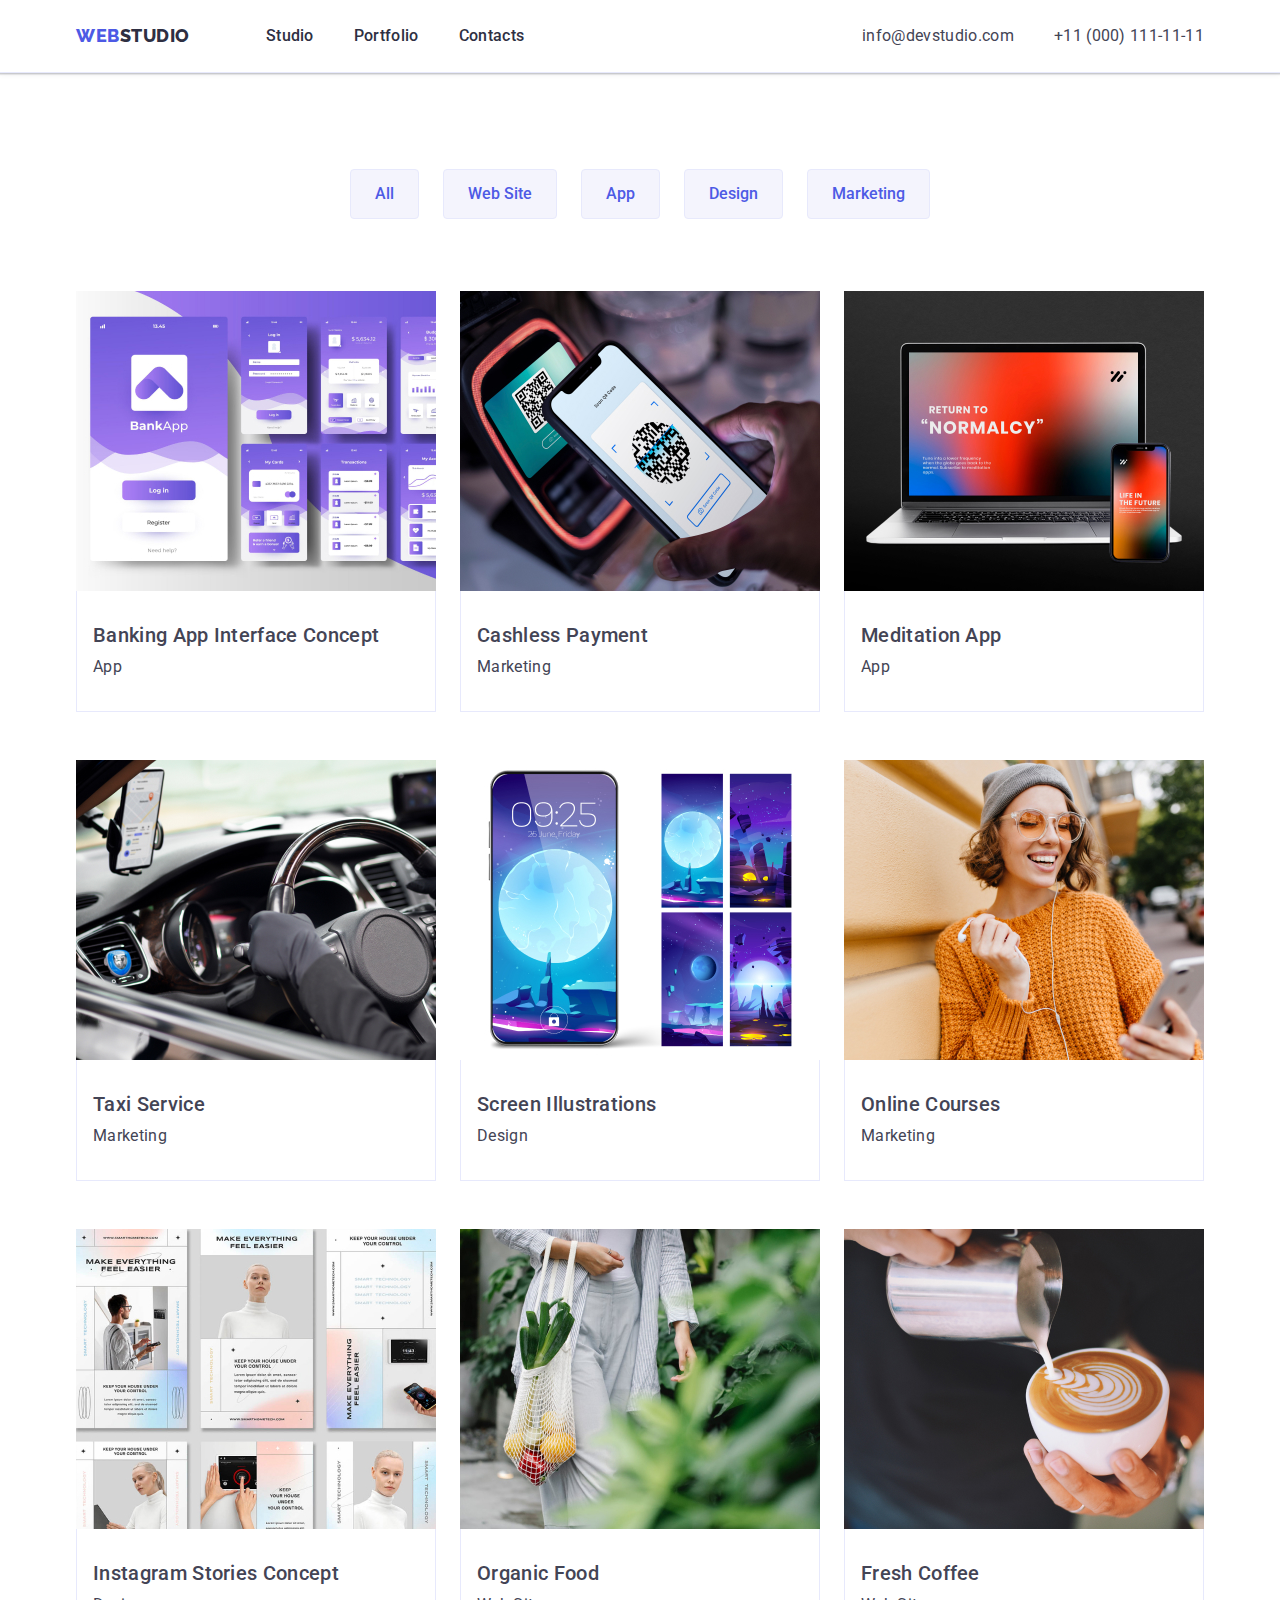
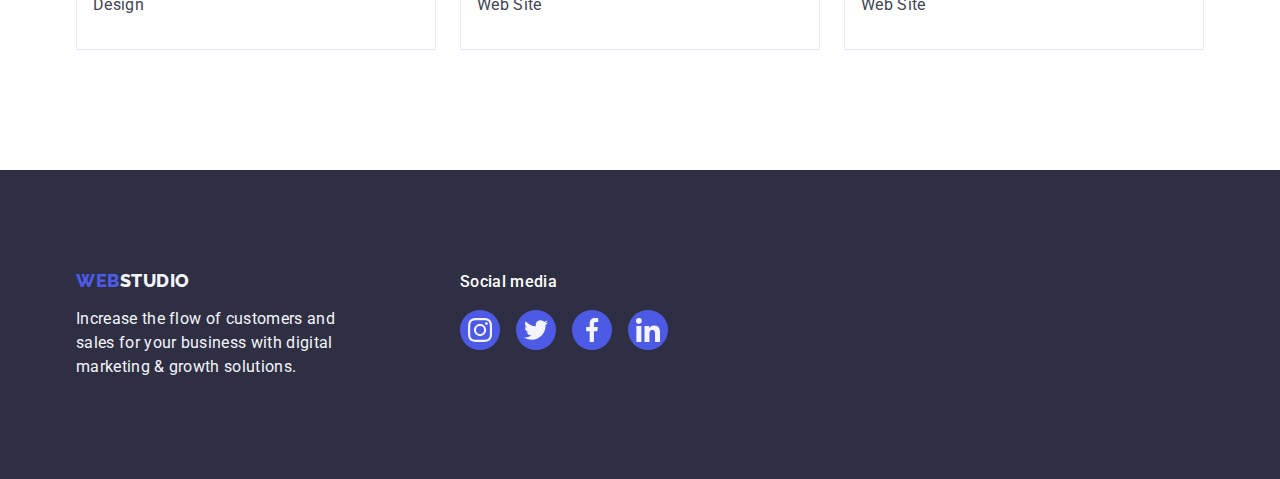
==== portfolio.html @ 291ed062 "Hometask #5" ====
<!DOCTYPE html>
<html lang="en">
<head>
    <meta charset="UTF-8">
    <meta http-equiv="X-UA-Compatible" content="IE=edge">
    <meta name="viewport" content="width=device-width, initial-scale=1.0">
	<link rel="stylesheet" href="https://fonts.googleapis.com/css2?family=Raleway:wght@800&family=Roboto:wght@400;500;700;900&display=swap">
	<link  rel="stylesheet" href=" https://cdn.jsdelivr.net/npm/modern-normalize@1.1.0/modern-normalize.min.css">
	<link rel="stylesheet" href="css/styles.css">
    <title>Portfolio</title>
</head>
<body>
    <header class="header">
		<div class="container">
			<nav class="header__navigation">
				<a class="header__logo" href="./index.html">Studio</a>
				<ul class="header__menu">
					<li class="header__menu-item"><a class="header__menu-item-link" href="./studio.html">Studio</a></li>
					<li class="header__menu-item"><a class="header__menu-item-link" href="./portfolio.html">Portfolio</a></li>
					<li class="header__menu-item"><a class="header__menu-item-link" href="./contacts.html">Contacts</a></li>
				</ul>
			</nav>
			<address class="header__contacts">
				<ul class="header__contacts-list">
					<li class="header__contacts-email"><a href="mailto:info@devstudio.com">info@devstudio.com</a></li>
					<li class="header__contacts-phone"><a href="tel:+110001111111">+11 (000) 111-11-11</a></li>
				</ul>	
			</address>
		</div>
    </header>
	<main class="main">
		<section class="portfolio-section section">
			<div class="container">
				<ul class="portfolio-section__tabs">
					<li class="portfolio-section__tabs-item"><button class="btn" type="button">All</button></li>
					<li class="portfolio-section__tabs-item"><button class="btn" type="button">Web Site</button></li>
					<li class="portfolio-section__tabs-item"><button class="btn" type="button">App</button></li>
					<li class="portfolio-section__tabs-item"><button class="btn" type="button">Design</button></li>
					<li class="portfolio-section__tabs-item"><button class="btn" type="button">Marketing</button></li>
				</ul>
				<ul class="portfolio-section__cards">
					<li class="portfolio-section__card">
						<a class="portfolio-section__card-link" href="#">
							<div class="portfolio-section__card-wrapper">
								<img src="./images/portfolio_img_1.jpg" alt="Banking App Interface Concept" width="360" height="300">
								<p class="portfolio-section__card-overlay">
									14 Stylish and User-Friendly App Design Concepts · Task Manager App · Calorie Tracker App · Exotic Fruit Ecommerce App · Cloud Storage App
								</p>
							</div>
							<div class="portfolio-section__card-info">
								<h2>Banking App Interface Concept</h2>
								<p>App</p>							
							</div>							
						</a>
					</li>
					<li class="portfolio-section__card">
						<a class="portfolio-section__card-link" href="#">
							<div class="portfolio-section__card-wrapper">
								<img src="./images/portfolio_img_2.jpg" alt="Cashless Payment" width="360" height="300">
								<p class="portfolio-section__card-overlay">
									14 Stylish and User-Friendly App Design Concepts · Task Manager App · Calorie Tracker App · Exotic Fruit Ecommerce App · Cloud Storage App
								</p>								
							</div>
							<div class="portfolio-section__card-info">
								<h2>Cashless Payment</h2>
								<p>Marketing</p>							
							</div>
						</a>
					</li>
					<li class="portfolio-section__card">
						<a class="portfolio-section__card-link" href="#">
							<div class="portfolio-section__card-wrapper">
								<img src="./images/portfolio_img_3.jpg" alt="Meditation App" width="360" height="300">
								<p class="portfolio-section__card-overlay">
									14 Stylish and User-Friendly App Design Concepts · Task Manager App · Calorie Tracker App · Exotic Fruit Ecommerce App · Cloud Storage App
								</p>								
							</div>
							<div class="portfolio-section__card-info">
								<h2>Meditation App</h2>
								<p>App</p>
							</div>
						</a>
					</li>
					<li class="portfolio-section__card">
						<a class="portfolio-section__card-link" href="#">
							<div class="portfolio-section__card-wrapper">
								<img src="./images/portfolio_img_4.jpg" alt="Taxi Service" width="360" height="300">
								<p class="portfolio-section__card-overlay">
									14 Stylish and User-Friendly App Design Concepts · Task Manager App · Calorie Tracker App · Exotic Fruit Ecommerce App · Cloud Storage App
								</p>								
							</div>
							<div class="portfolio-section__card-info">
								<h2>Taxi Service</h2>
								<p>Marketing</p>								
							</div>							
						</a>
					</li>
					<li class="portfolio-section__card">
						<a class="portfolio-section__card-link" href="#">
							<div class="portfolio-section__card-wrapper">
								<img src="./images/portfolio_img_5.jpg" alt="Screen Illustrations" width="360" height="300">
								<p class="portfolio-section__card-overlay">
									14 Stylish and User-Friendly App Design Concepts · Task Manager App · Calorie Tracker App · Exotic Fruit Ecommerce App · Cloud Storage App
								</p>
							</div>
							<div class="portfolio-section__card-info">
								<h2>Screen Illustrations</h2>
								<p>Design</p>							
							</div>
						</a>
					</li>
					<li class="portfolio-section__card">
						<a class="portfolio-section__card-link" href="#">
							<div class="portfolio-section__card-wrapper">
								<img src="./images/portfolio_img_6.jpg" alt="Online Courses" width="360" height="300">
								<p class="portfolio-section__card-overlay">
									14 Stylish and User-Friendly App Design Concepts · Task Manager App · Calorie Tracker App · Exotic Fruit Ecommerce App · Cloud Storage App
								</p>							
							</div>
							<div class="portfolio-section__card-info">
								<h2>Online Courses</h2>
								<p>Marketing</p>							
							</div>
						</a>
					</li>
					<li class="portfolio-section__card">
						<a class="portfolio-section__card-link" href="#">
							<div class="portfolio-section__card-wrapper">
								<img src="./images/portfolio_img_7.jpg" alt="Instagram Stories Concept" width="360" height="300">
								<p class="portfolio-section__card-overlay">
									14 Stylish and User-Friendly App Design Concepts · Task Manager App · Calorie Tracker App · Exotic Fruit Ecommerce App · Cloud Storage App
								</p>						
							</div>
							<div class="portfolio-section__card-info">
								<h2>Instagram Stories Concept</h2>
								<p>Design</p>							
							</div>
						</a>
					</li>
					<li class="portfolio-section__card">
						<a class="portfolio-section__card-link" href="#">
							<div class="portfolio-section__card-wrapper">
								<img src="./images/portfolio_img_8.jpg" alt="Organic Food" width="360" height="300">
								<p class="portfolio-section__card-overlay">
									14 Stylish and User-Friendly App Design Concepts · Task Manager App · Calorie Tracker App · Exotic Fruit Ecommerce App · Cloud Storage App
								</p>								
							</div>
							<div class="portfolio-section__card-info">
								<h2>Organic Food</h2>
								<p>Web Site</p>								
							</div>							
						</a>
					</li>
					<li class="portfolio-section__card">
						<a class="portfolio-section__card-link" href="#">
							<div class="portfolio-section__card-wrapper">
								<img src="./images/portfolio_img_9.jpg" alt="Fresh Coffee" width="360" height="300">								
								<p class="portfolio-section__card-overlay">
									14 Stylish and User-Friendly App Design Concepts · Task Manager App · Calorie Tracker App · Exotic Fruit Ecommerce App · Cloud Storage App
								</p>
							</div>
							<div class="portfolio-section__card-info">
								<h2>Fresh Coffee</h2>
								<p>Web Site</p>							
							</div>							
						</a>
					</li>
				</ul>				
			</div>
		</section>
	</main>
	<footer class="footer">
		<div class="container">
			<div class="footer__info">
				<a class="footer__logo" href="./index.html">Studio</a>
				<p class="footer__description">Increase the flow of customers and sales for your business with digital marketing & growth solutions.</p>
			</div>
			<div class="footer__social-media">
				<p class="footer__social-media-title">Social media</p>
				<ul class="footer__social-media-wrapper">
					<li class="footer__social-media-icon">
						<a class=" sm-icon" href="#">
							<svg class="svg-icon" width="24" height="24">
								<use href="./images/icons.svg#instagram"></use>
							</svg>
						</a>
					</li>
					<li class="footer__social-media-icon">
						<a class="sm-icon" href="#">
							<svg class="svg-icon" width="24" height="24">
								<use href="./images/icons.svg#twitter"></use>
							</svg>
						</a>
					</li>
					<li class="footer__social-media-icon">
						<a class="sm-icon" href="#">
							<svg class="svg-icon" width="24" height="24">
								<use href="./images/icons.svg#facebook"></use>
							</svg>
						</a>
					</li>
					<li class="footer__social-media-icon">
						<a class="sm-icon" href="#">
							<svg class="svg-icon" width="24" height="24">
								<use href="./images/icons.svg#linkedin"></use>
							</svg>
						</a>
					</li>
				</ul>
			</div>			
		</div>
	</footer>
</body>
</html>
---- css/styles.css ----
:root {
    --primary-brand: #4D5AE5;
    --pressed-state: #404BBF;
    --dark: #2E2F42;
    --succes: #31D0AA;
    --text: #434455;
    --subtle-text: #8E8F99;
    --accent: #E7E9FC;
    --light: #F4F4FD;
    --modal-overlay: #2E2F4266;
    --hero-background: #2E2F42B2;
    --white: #FFFFFF;
    --modsl-background: #FCFCFC;
  }

*,
*::before,
*::after {
	box-sizing: border-box;
    margin: 0;
    padding: 0;
}
body {
    background-color: var(--white);
    box-sizing: border-box;
    font-family: 'Roboto', sans-serif;
    font-size: 16px;
    font-weight: 400;
    letter-spacing: 0.02em;
	color: var(--text);
}
a {
	text-decoration: none;
}
li {
    list-style: none;
}
h1 {
    font-weight: 700;
    font-size: 56px;
    line-height: 1.07;
}
h2 {
    font-weight: 700;
    font-size: 36px;
    line-height: 1.1;
}
h3 {
    font-weight: 500;
    font-size: 20px;
    line-height: 1.2;
}
img {
    display: block;
}
.section {
    padding: 120px 0;
}
.container {
    width: 100%;
	max-width: 1158px;
    padding: 0 15px;
	margin: 0 auto;
}
.btn {
    display: block;
	font-weight: 500;
    font-size: inherit;
	line-height: 1.5;
    border: 1px solid transparent;
	border-radius: 4px;
	cursor: pointer;
}

/* Header */

.header {
    background-color: var(--white-background);
    border-bottom: 1px solid var(--accent);
    box-shadow: 0px 2px 1px rgba(46, 47, 66, 0.08), 0px 1px 1px rgba(46, 47, 66, 0.16), 0px 1px 6px rgba(46, 47, 66, 0.08);
}
.header .container {
    display: flex;
    justify-content: space-between;
    align-items: center;
}
.header__navigation {
    display: flex;
    align-items: center;
}
.header__logo {
    font-family: 'Raleway';
    font-weight: 800;
    font-size: 18px;
    line-height: 1.17;
    letter-spacing: 0.03em;
    text-transform: uppercase;
    color: var(--dark);
    margin-right: 76px;
}
.header__logo::before {
    content: "Web";
    color: var(--primary-brand);
}
.header__menu {
    display: flex;
    gap: 40px;
}
.header__menu-item > a {
    position: relative;
    font-size: inherit;
    font-weight: 500;
    line-height: 1.5;
    color: var(--dark);
    padding: 24px 0;
    display: inline-block;
}
.header__menu-item > a:hover, a:active, a:focus, a:focus-visible {
    color: var(--pressed-state);
    transition: color 250ms cubic-bezier(0.4, 0, 0.2, 1);
}
.header__menu-item > a:hover::after, a:active::after, a:focus::after, a:focus-visible::after {
    content: "";
    display: block;
    height: 4px;
    width: 100%;
    position: absolute;
    bottom: 0;
    border-radius: 2px;
    background-color: var(--pressed-state);
    transition: background-color 250ms cubic-bezier(0.4, 0, 0.2, 1);
}

.header__contacts-list {
    display: flex;
    gap: 40px;
}
.header__contacts-list a {
    font-size: inherit;
    color: var(--text);
    font-style: normal;
}
.header__contacts-list a:hover, a:active, a:focus, a:focus-visible {
    color: var(--pressed-state);
    transition: color 250ms cubic-bezier(0.4, 0, 0.2, 1);
}
/* Main */
.section {
    padding: 120px 0;
}
.header-section {
    padding: 188px 0;
    background-color: var(--dark);
    color: var(--white);
    background-image: linear-gradient(rgba(46, 47, 66, 0.7), rgba(46, 47, 66, 0.7)), url(../images/header-section-bg.jpg);
    background-repeat: no-repeat;
    background-position: center;
    background-size: cover;
}
.header-section__title {
    text-align: center;
    margin: 0 auto;
    max-width: 496px;
}
.header-section__btn {
    padding: 16px 32px;
	min-width: 169px;
	background: var(--primary-brand);
    box-shadow: 0px 4px 4px rgba(0, 0, 0, 0.15);
	color: var(--white);
    margin: 48px auto 0 auto;
}
.header-section__btn:hover {
    background-color: var(--pressed-state);
    box-shadow: 0px 4px 4px rgba(0, 0, 0, 0.15);
    transition: background-color 250ms cubic-bezier(0.4, 0, 0.2, 1), box-shadow 250ms cubic-bezier(0.4, 0, 0.2, 1);
    
}
.about-section {
    background-color: var(--white);
}
.about-section__title {
    display: none;
    text-align: center;
    margin-bottom: 72px;
}
.about-section__wrapper {
    display: flex;
    gap: 24px;
}
.about-section__item {
    flex-basis: calc((100% - 72px) / 4);
}
.about-section__item-icon {
    display: flex;
    align-items: center;
    justify-content: center;
    height: 112px;
    background-color: var(--light);
    border-radius: 4px;
    margin-bottom: 8px;
}
.about-section__item-title {
    margin-bottom: 8px;
}
.about-section__item-text {
    line-height: 1.5;
}
.our-work-section {
    padding-top: 0;
    background-color: var(--white);
}
.our-work-section__title {
    text-align: center;
    margin-bottom: 72px;
}
.our-work-section__wrapper {
    display: flex;
    gap: 24px;
}
.our-team-section {
    background-color: var(--light);
}
.our-team-section__title {
    text-align: center;
    margin-bottom: 72px;
}
.our-team-section__wrapper {
    display: flex;
    gap: 24px;
}
.our-team-section__card {
    background: var(--white);
    box-shadow: 0px 1px 6px rgba(46, 47, 66, 0.08), 0px 1px 1px rgba(46, 47, 66, 0.16), 0px 2px 1px rgba(46, 47, 66, 0.08);
    border-radius: 0px 0px 4px 4px;
}
.our-team-section__card-info {
    padding: 32px 0;
}
.our-team-section__card-title {
    text-align: center;
    margin-bottom: 8px;
}
.our-team-section__card-subtitle {
    text-align: center;
    margin-bottom: 8px;
}
.our-team-section__card-social-media {
    display: flex;
    justify-content: center;
    gap: 24px;
}
.our-team-section__social-media-icon {
    width: 40px;
    height: 40px;
}
.our-team-section__social-media-icon > .sm-icon:hover, .sm-icon:active, .sm-icon:focus, .sm-icon:focus-visible {
    background-color: var(--pressed-state);
    transition: background-color 250ms cubic-bezier(0.4, 0, 0.2, 1);
}
.customers-section__title {
    font-size: 36px;
    line-height: 1.1;
    color: var(--dark);
    margin-bottom: 72px;
    text-align: center;
}
.customers-section__wrapper {
    display: flex;
    gap: 24px;
}
.customers-section__item {
    width: calc((100% - 120px) / 6);
    height: 88px;
}
.customers-section__item-link {
    display: flex;
    align-items: center;
    justify-content: center; 
    width: 100%;
    height: 100%;
    border: 1px solid var(--subtle-text);
    border-radius: 4px;
    color: var(--subtle-text);
}
.customers-section__item-link:hover, .customers-section__item-link:focus, .customers-section__item-link:focus-visible {
    color: var(--pressed-state);
    border-color: var(--pressed-state);
    transition: color 250ms cubic-bezier(0.4, 0, 0.2, 1), border-color 250ms cubic-bezier(0.4, 0, 0.2, 1);
}
.customer-svg-icon {
    fill: currentColor;
}
.customers-section__item-link:hover .customer-svg-icon,
.customers-section__item-link:active .customer-svg-icon,
.customers-section__item-link:focus .customer-svg-icon,
.customers-section__item-link:focus-visible .customer-svg-icon {
    transition: fill 250ms cubic-bezier(0.4, 0, 0.2, 1);
}
/* Portfolio */
.portfolio-section {
    padding: 96px 0 120px;
}
.portfolio-section__tabs {
    display: flex;
    justify-content: center;
    gap: 24px;
}
.portfolio-section__tabs-item .btn {
    border: 1px solid var(--accent);
    background: var(--light);
    color: var(--primary-brand);
    padding: 12px 24px;
    box-sizing: border-box;
}
.portfolio-section__tabs-item > .btn:active, .btn:hover, .btn:focus, .btn:focus-visible {
    background-color: var(--pressed-state);
    border: 1px solid transparent;
    color: var(--white);
    box-shadow: 0px 3px 1px rgba(0, 0, 0, 0.1), 0px 2px 1px rgba(0, 0, 0, 0.08), 0px 2px 2px rgba(0, 0, 0, 0.12);
    transition: box-shadow 250ms cubic-bezier(0.4, 0, 0.2, 1), background-color 250ms cubic-bezier(0.4, 0, 0.2, 1), border 250ms cubic-bezier(0.4, 0, 0.2, 1), color 250ms cubic-bezier(0.4, 0, 0.2, 1);
    
}
.portfolio-section__cards {
    display: flex;
    gap: 48px 24px;
    margin-top: 72px;
    flex-wrap: wrap;
}
.portfolio-section__card {
    flex-basis: calc((100% - 48px) / 3);
}
.portfolio-section__card:hover .portfolio-section__card-overlay {
    transform: translateY(0);
    transition: transform 250ms cubic-bezier(0.4, 0, 0.2, 1);
}
.portfolio-section__card-link:active, .portfolio-section__card-link:focus, .portfolio-section__card-link:focus-visible {
    transform: translateY(0);
    transition: transform 250ms cubic-bezier(0.4, 0, 0.2, 1);
}
.portfolio-section__card-link {
    display: block;
    color: var(--text);
}
.portfolio-section__card-link:focus , .portfolio-section__card-link:focus-visible {
    box-shadow: 0px 1px 6px rgba(46, 47, 66, 0.08), 0px 1px 1px rgba(46, 47, 66, 0.16), 0px 2px 1px rgba(46, 47, 66, 0.08);
    transition: box-shadow 250ms cubic-bezier(0.4, 0, 0.2, 1), ;
}
.portfolio-section__card-info {
    border: 1px solid var(--accent);
    border-top: none;
    padding: 32px 16px;
}
.portfolio-section__card-wrapper {
    position: relative;
    overflow: hidden;
}
.portfolio-section__card img {
    width: 100%;
}
.portfolio-section__card h2 {
    margin-bottom: 8px;
    font-size: 20px;
    font-weight: 500;
    line-height: 1.2;
}
.portfolio-section__card p {
    font-size: inherit;
    line-height: 1.5;
}
.portfolio-section__card-overlay {
    padding: 40px 32px;
    background-color: var(--primary-brand);
    color: var(--light);
    position: absolute;
    top: 0;
    left: 0;
    right: 0;
    bottom: 0;
    overflow-y: auto;
    transform: translateY(100%);
}
/* Footer */

.footer {
    padding: 100px 0;
    background-color: var(--dark);
    color: var(--light);
}
.footer .container {
    display: flex;
    align-items: baseline;
}
.footer__info {
    margin-right: 120px;
}
.footer__logo {
    font-family: 'Raleway';
    font-weight: 800;
    font-size: 18px;
    line-height: 1.17;
    letter-spacing: 0.03em;
    text-transform: uppercase;
    color: var(--light);
    display: inline-block;
    margin-bottom: 16px;
}
.footer__logo::before {
    content: "Web";
    color: var(--primary-brand);
}
.footer__description {
    max-width: 264px;
    line-height: 1.5;
}
.footer__social-media-title {
    font-weight: 500;
    font-size: 16px;
    line-height: 1.5;
    letter-spacing: 0.02em;
    color: var(--white);
    margin-bottom: 16px;
}

.footer__social-media-wrapper {
    display: flex;
    gap: 16px;
}
.footer__social-media-icon {
    width: 40px;
    height: 40px;
}
.sm-icon {
    width: 100%;
    height: 100%;
    background-color: var(--primary-brand);
    border-radius: 50%;
    display: flex;
    align-items: center;
    justify-content: center;
}
.svg-icon {
    fill: var(--light);
}

.footer__social-media-icon > .sm-icon:hover, .sm-icon:active, .sm-icon:focus, .sm-icon:focus-visible {
    background-color: var(--succes);
    transition: background-color 250ms cubic-bezier(0.4, 0, 0.2, 1);
}

/* Modal window */

.backdrop {
    position: fixed;
    top: 0;
    left: 0;
    right: 0;
    bottom: 0;
    z-index: 100;
    background-color: var(--modal-overlay);
    backdrop-filter: blur(10px);
    visibility: visible;
    opacity: 1;
    transition: opacity 250ms cubic-bezier(0.4, 0, 0.2, 1), visibility 250ms cubic-bezier(0.4, 0, 0.2, 1);
}
.backdrop.is-hidden {
    visibility: hidden;
    opacity: 0;
    pointer-events: none;
}
.modal {
    width: 408px;
    min-height: 576px;
    background-color:  var(--modsl-background);
    box-shadow: 0px 1px 1px rgba(0, 0, 0, 0.14), 0px 1px 3px rgba(0, 0, 0, 0.12), 0px 2px 1px rgba(0, 0, 0, 0.2);
    border-radius: 4px;
    padding: 24px;
    position: absolute;
    top: 50%;
    left: 50%;
    transform: translate(-50%, -50%) scale(1);
    transition: transform 250ms cubic-bezier(0.4, 0, 0.2, 1);
}
.modal-btn {
    display: flex;
    justify-content: center;
    align-items: center;
    width: 24px;
    height: 24px;
    border-radius: 50%;
    background: var(--accent);
    border: 1px solid rgba(0, 0, 0, 0.1);
    color: var(--dark);
    position: absolute;
    top: 24px;
    right: 24px;
    cursor: pointer;
}
.modal-btn:hover, .modal-btn:active, .modal-btn:focus, .modal-btn:focus-visible {
    background-color: var(--pressed-state);
    color: var(--white);
    border-color: transparent;
    transition: background-color 250ms cubic-bezier(0.4, 0, 0.2, 1), border 250ms cubic-bezier(0.4, 0, 0.2, 1); 
}
.modal-icon {
    fill: currentColor;
}
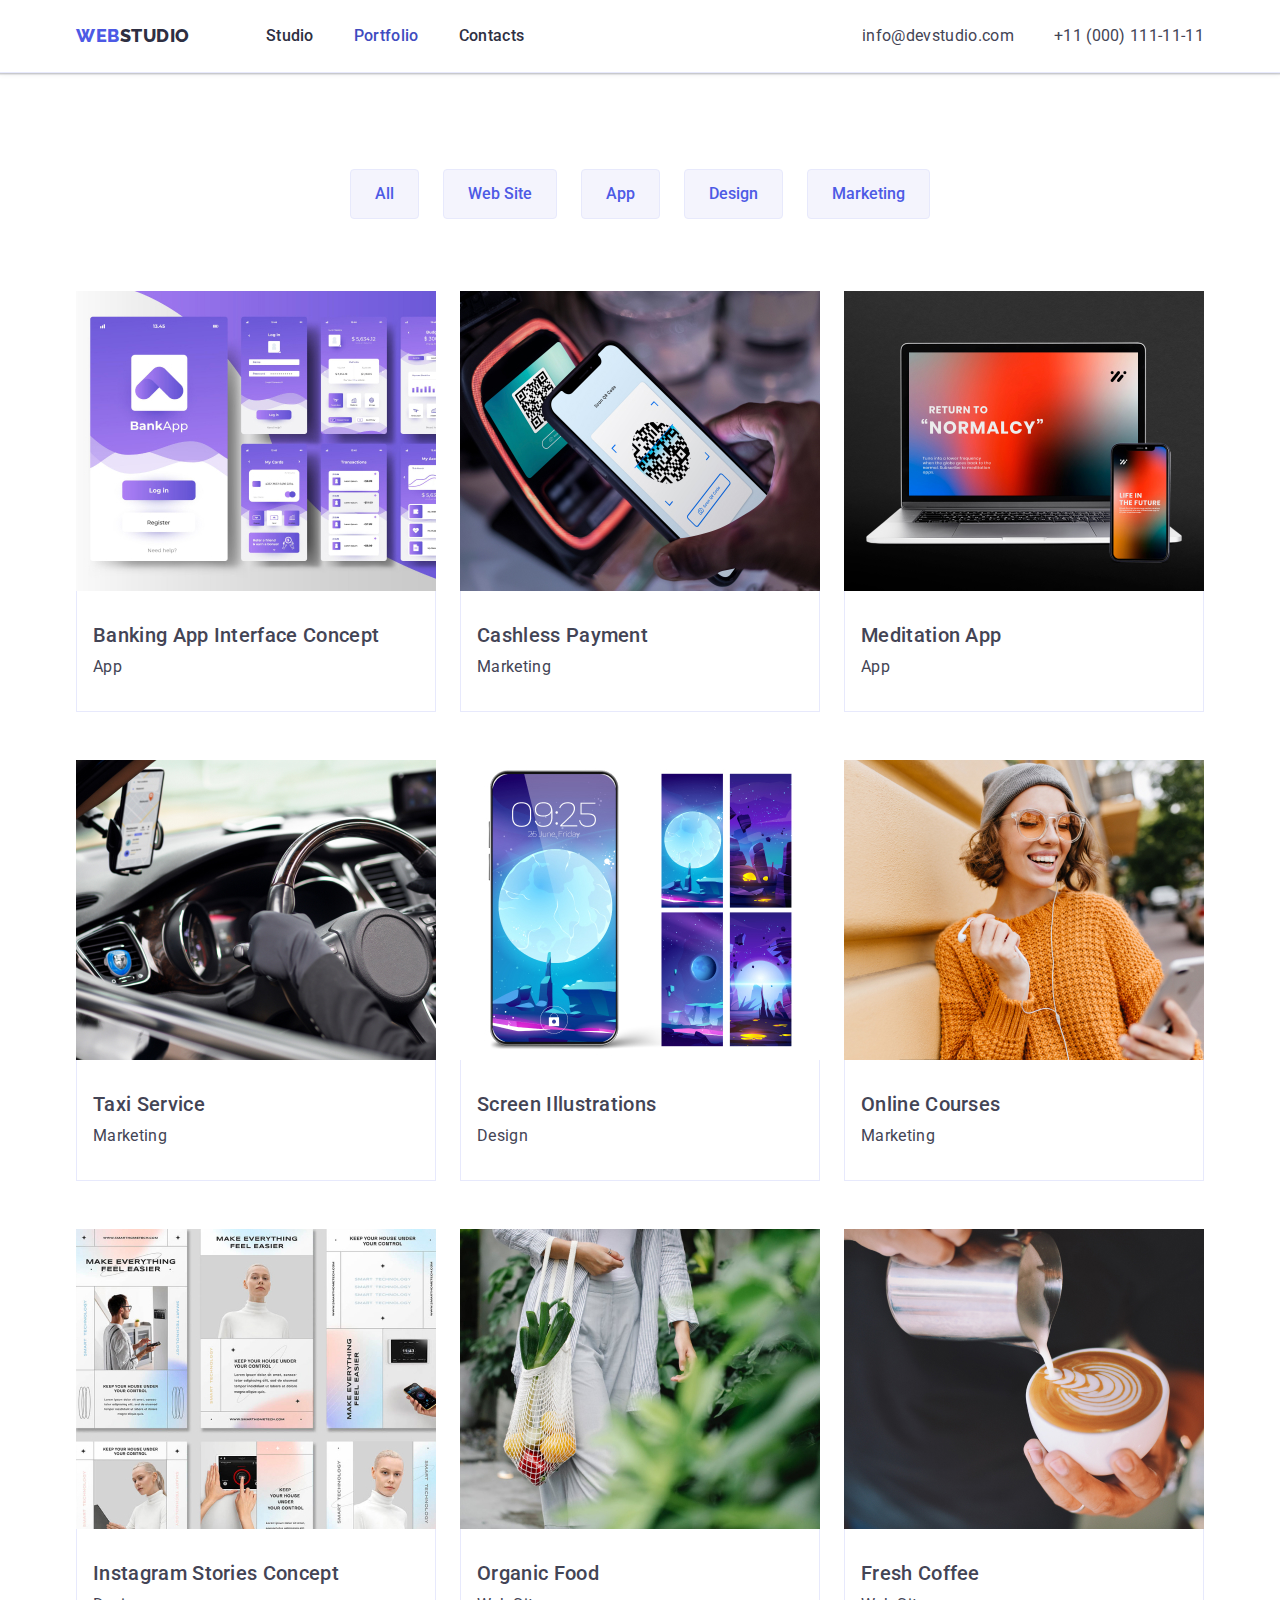
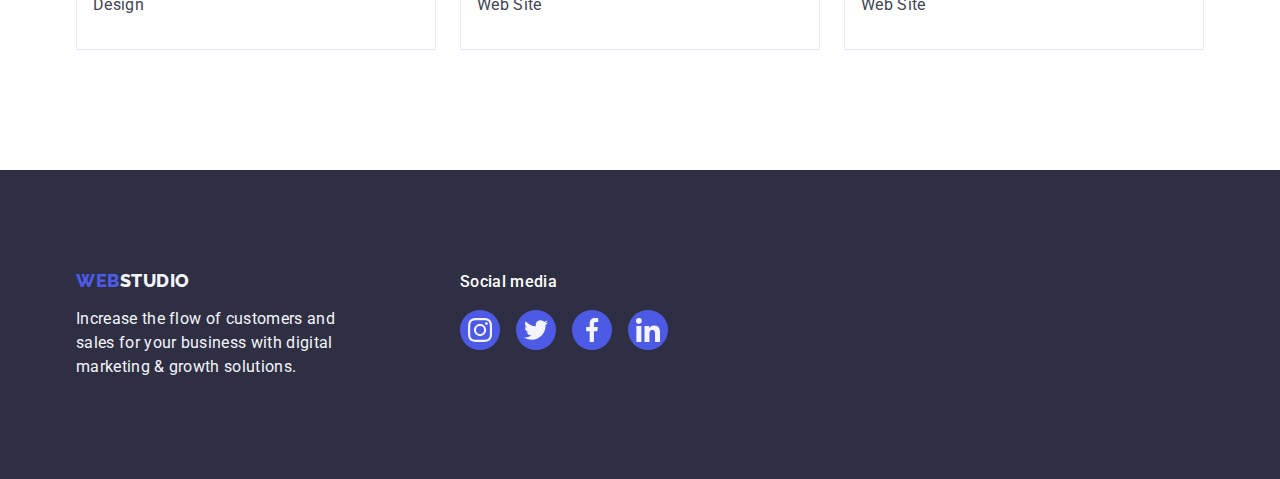
==== commit ecbfad7f: "Hometask #5" ====
--- a/portfolio.html
+++ b/portfolio.html
@@ -15,8 +15,8 @@
 			<nav class="header__navigation">
 				<a class="header__logo" href="./index.html">Studio</a>
 				<ul class="header__menu">
-					<li class="header__menu-item"><a class="header__menu-item-link" href="./studio.html">Studio</a></li>
-					<li class="header__menu-item"><a class="header__menu-item-link" href="./portfolio.html">Portfolio</a></li>
+					<li class="header__menu-item"><a class="header__menu-item-link" href="./index.html">Studio</a></li>
+					<li class="header__menu-item"><a class="header__menu-item-link active" href="./portfolio.html">Portfolio</a></li>
 					<li class="header__menu-item"><a class="header__menu-item-link" href="./contacts.html">Contacts</a></li>
 				</ul>
 			</nav>
--- a/css/styles.css
+++ b/css/styles.css
@@ -31,6 +31,7 @@
 }
 a {
 	text-decoration: none;
+    transition: color 250ms cubic-bezier(0.4, 0, 0.2, 1);
 }
 li {
     list-style: none;
@@ -106,7 +107,7 @@
     display: flex;
     gap: 40px;
 }
-.header__menu-item > a {
+.header__menu-item-link {
     position: relative;
     font-size: inherit;
     font-weight: 500;
@@ -114,21 +115,41 @@
     color: var(--dark);
     padding: 24px 0;
     display: inline-block;
-}
-.header__menu-item > a:hover, a:active, a:focus, a:focus-visible {
+    transition: color 250ms cubic-bezier(0.4, 0, 0.2, 1);
+}
+
+.header__menu-item-link:hover {
     color: var(--pressed-state);
     transition: color 250ms cubic-bezier(0.4, 0, 0.2, 1);
 }
-.header__menu-item > a:hover::after, a:active::after, a:focus::after, a:focus-visible::after {
+.header__menu-item-link.active {
+    color: var(--pressed-state);
+    transition: color 250ms cubic-bezier(0.4, 0, 0.2, 1);
+}
+.header__menu-item-link:focus {
+    color: var(--pressed-state);
+    transition: color 250ms cubic-bezier(0.4, 0, 0.2, 1);
+}
+.header__menu-item-link:focus-visible {
+    color: var(--pressed-state);
+    transition: color 250ms cubic-bezier(0.4, 0, 0.2, 1);
+}
+.header__menu-item-link::after {
     content: "";
-    display: block;
     height: 4px;
     width: 100%;
     position: absolute;
-    bottom: 0;
+    bottom: -1px;
+    left: 0;
     border-radius: 2px;
     background-color: var(--pressed-state);
+    visibility: hidden;
     transition: background-color 250ms cubic-bezier(0.4, 0, 0.2, 1);
+}
+.header__menu-item > a:hover::after, a:active::after, a:focus::after, a:focus-visible::after {
+    transition: background-color 250ms cubic-bezier(0.4, 0, 0.2, 1);
+    background-color: var(--pressed-state);
+    visibility: visible;
 }
 
 .header__contacts-list {
@@ -139,6 +160,7 @@
     font-size: inherit;
     color: var(--text);
     font-style: normal;
+    transition: color 250ms cubic-bezier(0.4, 0, 0.2, 1);
 }
 .header__contacts-list a:hover, a:active, a:focus, a:focus-visible {
     color: var(--pressed-state);
@@ -168,12 +190,14 @@
 	background: var(--primary-brand);
     box-shadow: 0px 4px 4px rgba(0, 0, 0, 0.15);
 	color: var(--white);
+    transition: background-color 250ms cubic-bezier(0.4, 0, 0.2, 1);
     margin: 48px auto 0 auto;
+
 }
 .header-section__btn:hover {
     background-color: var(--pressed-state);
     box-shadow: 0px 4px 4px rgba(0, 0, 0, 0.15);
-    transition: background-color 250ms cubic-bezier(0.4, 0, 0.2, 1), box-shadow 250ms cubic-bezier(0.4, 0, 0.2, 1);
+    transition: background-color 250ms cubic-bezier(0.4, 0, 0.2, 1);
     
 }
 .about-section {
@@ -250,13 +274,16 @@
     justify-content: center;
     gap: 24px;
 }
-.our-team-section__social-media-icon {
+.our-team-section__social-media-icon > .sm-icon {
     width: 40px;
     height: 40px;
 }
+.our-team-section__social-media-icon  {
+    transition: background-color 250ms cubic-bezier(0.4, 0,0.2, 1);
+}
 .our-team-section__social-media-icon > .sm-icon:hover, .sm-icon:active, .sm-icon:focus, .sm-icon:focus-visible {
-    background-color: var(--pressed-state);
-    transition: background-color 250ms cubic-bezier(0.4, 0, 0.2, 1);
+    background-color: var(--pressed-state); 
+    transition: background-color 250ms cubic-bezier(0.4, 0,0.2, 1);
 }
 .customers-section__title {
     font-size: 36px;
@@ -282,14 +309,16 @@
     border: 1px solid var(--subtle-text);
     border-radius: 4px;
     color: var(--subtle-text);
+    transition: border-color 250ms cubic-bezier(0.4, 0, 0.2, 1), color 250ms cubic-bezier(0.4, 0, 0.2, 1);
 }
 .customers-section__item-link:hover, .customers-section__item-link:focus, .customers-section__item-link:focus-visible {
     color: var(--pressed-state);
     border-color: var(--pressed-state);
-    transition: color 250ms cubic-bezier(0.4, 0, 0.2, 1), border-color 250ms cubic-bezier(0.4, 0, 0.2, 1);
+    transition: border-color 250ms cubic-bezier(0.4, 0, 0.2, 1), color 250ms cubic-bezier(0.4, 0, 0.2, 1);
 }
 .customer-svg-icon {
     fill: currentColor;
+    transition: fill 250ms cubic-bezier(0.4, 0, 0.2, 1);
 }
 .customers-section__item-link:hover .customer-svg-icon,
 .customers-section__item-link:active .customer-svg-icon,
@@ -312,6 +341,7 @@
     color: var(--primary-brand);
     padding: 12px 24px;
     box-sizing: border-box;
+    transition: box-shadow 250ms cubic-bezier(0.4, 0, 0.2, 1), background-color 250ms cubic-bezier(0.4, 0, 0.2, 1), border 250ms cubic-bezier(0.4, 0, 0.2, 1), color 250ms cubic-bezier(0.4, 0, 0.2, 1);
 }
 .portfolio-section__tabs-item > .btn:active, .btn:hover, .btn:focus, .btn:focus-visible {
     background-color: var(--pressed-state);
@@ -329,18 +359,20 @@
 }
 .portfolio-section__card {
     flex-basis: calc((100% - 48px) / 3);
-}
-.portfolio-section__card:hover .portfolio-section__card-overlay {
+    transition: transform 250ms cubic-bezier(0.4, 0, 0.2, 1);
+}
+.portfolio-section__card-link {
+    display: block;
+    color: var(--text);
+    transition: transform 250ms cubic-bezier(0.4, 0, 0.2, 1);
+}
+.portfolio-section__card-link:hover .portfolio-section__card-overlay {
     transform: translateY(0);
     transition: transform 250ms cubic-bezier(0.4, 0, 0.2, 1);
 }
 .portfolio-section__card-link:active, .portfolio-section__card-link:focus, .portfolio-section__card-link:focus-visible {
     transform: translateY(0);
     transition: transform 250ms cubic-bezier(0.4, 0, 0.2, 1);
-}
-.portfolio-section__card-link {
-    display: block;
-    color: var(--text);
 }
 .portfolio-section__card-link:focus , .portfolio-section__card-link:focus-visible {
     box-shadow: 0px 1px 6px rgba(46, 47, 66, 0.08), 0px 1px 1px rgba(46, 47, 66, 0.16), 0px 2px 1px rgba(46, 47, 66, 0.08);
@@ -438,6 +470,7 @@
     display: flex;
     align-items: center;
     justify-content: center;
+    transition: background-color 250ms cubic-bezier(0.4, 0, 0.2, 1);
 }
 .svg-icon {
     fill: var(--light);
@@ -454,8 +487,8 @@
     position: fixed;
     top: 0;
     left: 0;
-    right: 0;
-    bottom: 0;
+    width: 100%;
+    height: 100%;
     z-index: 100;
     background-color: var(--modal-overlay);
     backdrop-filter: blur(10px);
@@ -495,13 +528,16 @@
     top: 24px;
     right: 24px;
     cursor: pointer;
+    transition: background-color 250ms cubic-bezier(0.4, 0, 0.2, 1), border 250ms cubic-bezier(0.4, 0, 0.2, 1);
 }
 .modal-btn:hover, .modal-btn:active, .modal-btn:focus, .modal-btn:focus-visible {
     background-color: var(--pressed-state);
     color: var(--white);
     border-color: transparent;
-    transition: background-color 250ms cubic-bezier(0.4, 0, 0.2, 1), border 250ms cubic-bezier(0.4, 0, 0.2, 1); 
+    transition: background-color 250ms cubic-bezier(0.4, 0, 0.2, 1), border 250ms cubic-bezier(0.4, 0, 0.2, 1);
+    border: none;
 }
 .modal-icon {
     fill: currentColor;
-}
+    transition: fill 250ms cubic-bezier(0.4, 0, 0.2, 1);
+}
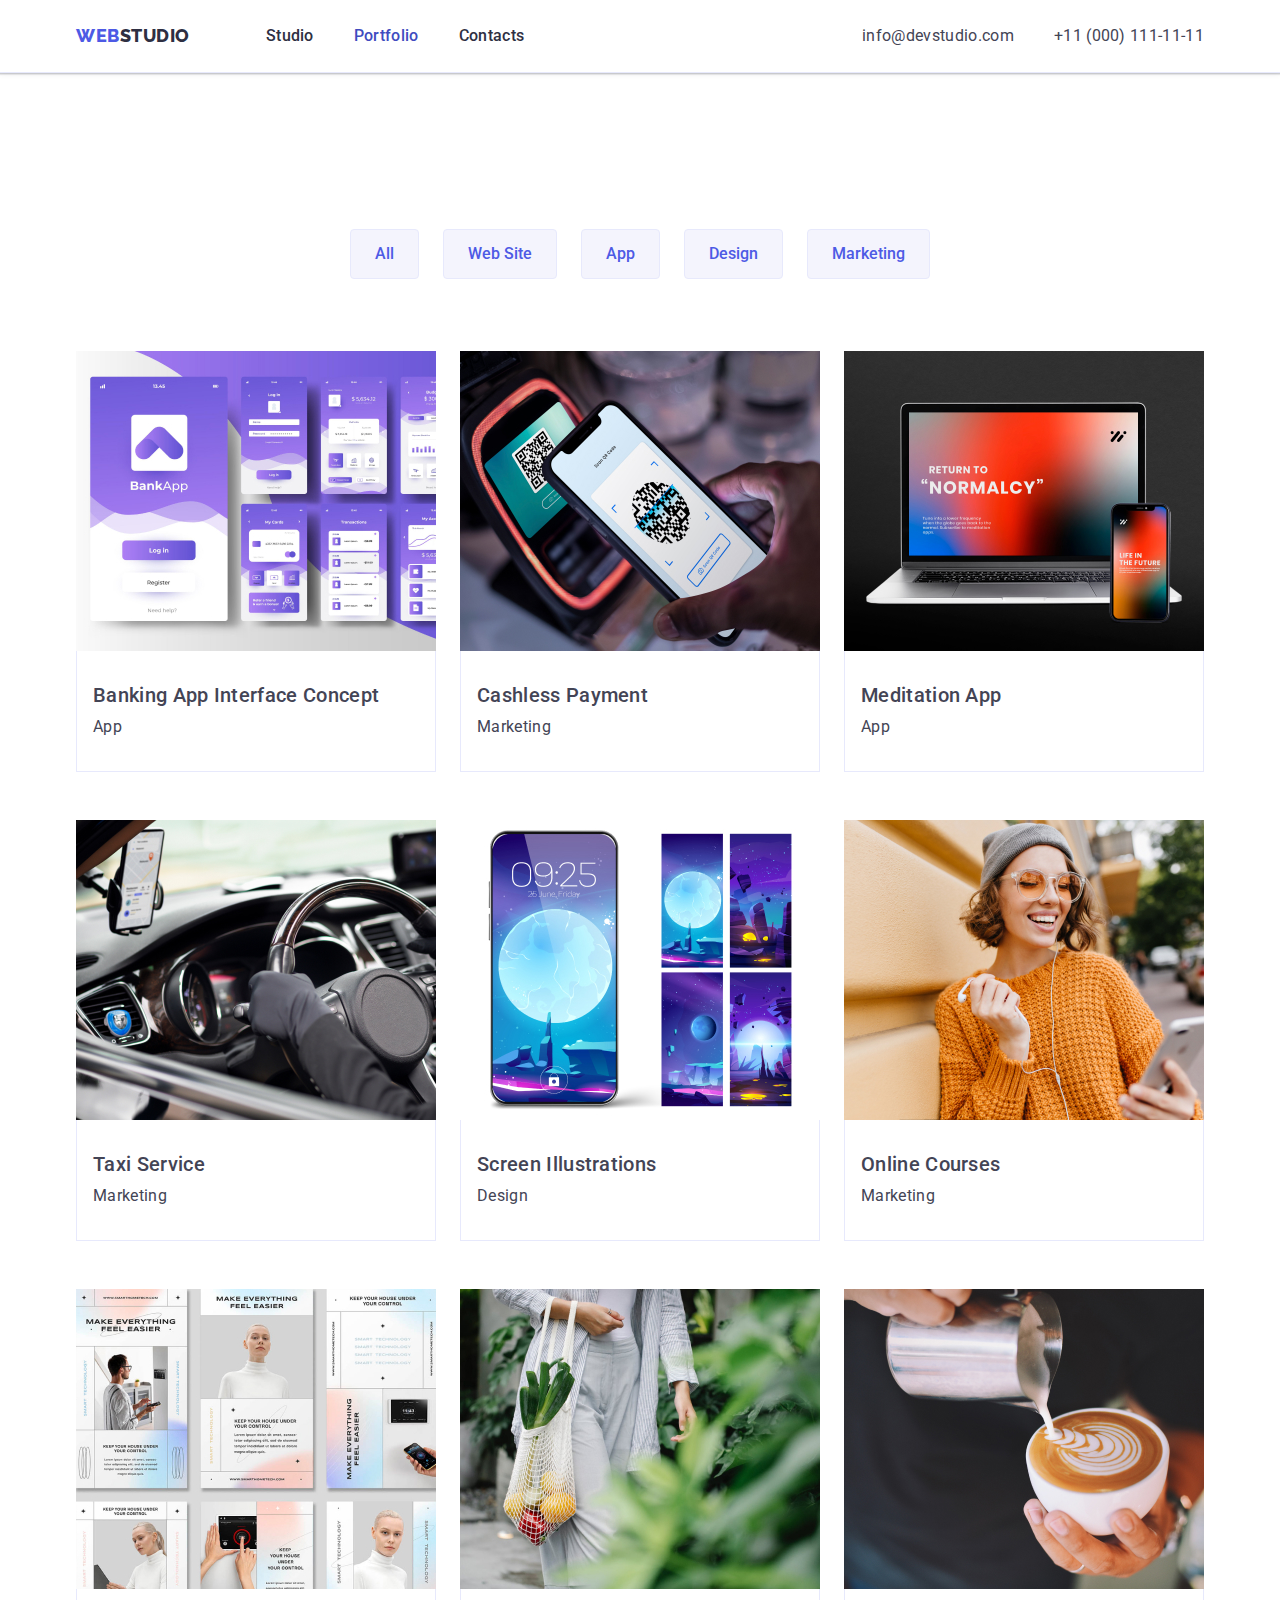
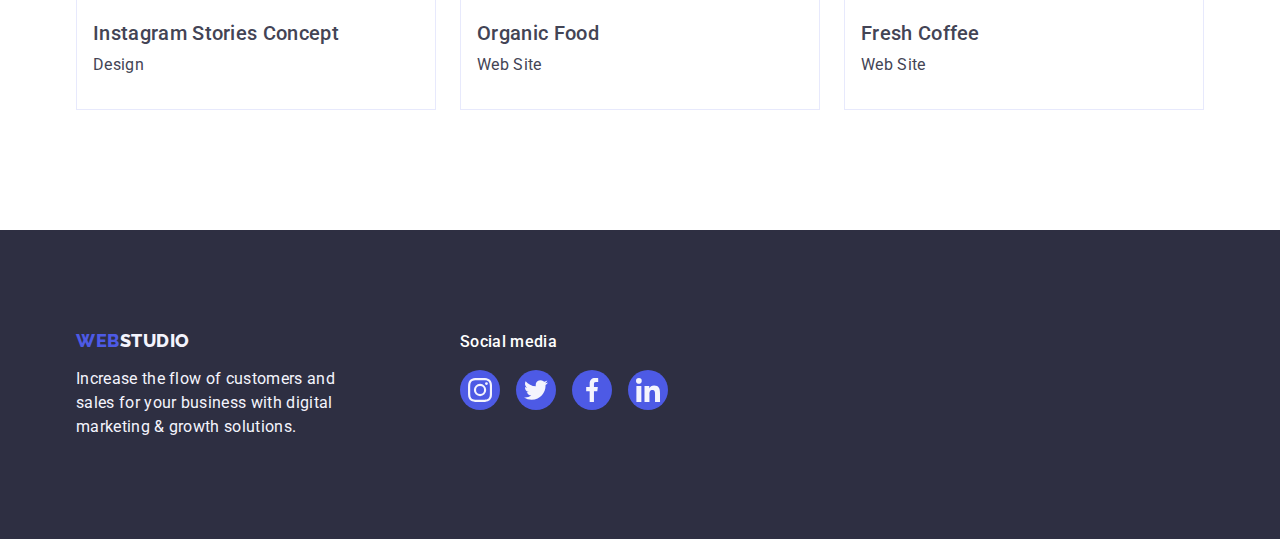
==== commit 4336dd4d: "Hometask #5" ====
--- a/portfolio.html
+++ b/portfolio.html
@@ -31,6 +31,7 @@
 	<main class="main">
 		<section class="portfolio-section section">
 			<div class="container">
+				<h1 class="portfolio-section__title">Portfolio</h1>
 				<ul class="portfolio-section__tabs">
 					<li class="portfolio-section__tabs-item"><button class="btn" type="button">All</button></li>
 					<li class="portfolio-section__tabs-item"><button class="btn" type="button">Web Site</button></li>
@@ -43,8 +44,7 @@
 						<a class="portfolio-section__card-link" href="#">
 							<div class="portfolio-section__card-wrapper">
 								<img src="./images/portfolio_img_1.jpg" alt="Banking App Interface Concept" width="360" height="300">
-								<p class="portfolio-section__card-overlay">
-									14 Stylish and User-Friendly App Design Concepts · Task Manager App · Calorie Tracker App · Exotic Fruit Ecommerce App · Cloud Storage App
+								<p class="portfolio-section__card-overlay">14 Stylish and User-Friendly App Design Concepts · Task Manager App · Calorie Tracker App · Exotic Fruit Ecommerce App · Cloud Storage App
 								</p>
 							</div>
 							<div class="portfolio-section__card-info">
@@ -57,8 +57,7 @@
 						<a class="portfolio-section__card-link" href="#">
 							<div class="portfolio-section__card-wrapper">
 								<img src="./images/portfolio_img_2.jpg" alt="Cashless Payment" width="360" height="300">
-								<p class="portfolio-section__card-overlay">
-									14 Stylish and User-Friendly App Design Concepts · Task Manager App · Calorie Tracker App · Exotic Fruit Ecommerce App · Cloud Storage App
+								<p class="portfolio-section__card-overlay">14 Stylish and User-Friendly App Design Concepts · Task Manager App · Calorie Tracker App · Exotic Fruit Ecommerce App · Cloud Storage App
 								</p>								
 							</div>
 							<div class="portfolio-section__card-info">
@@ -71,8 +70,7 @@
 						<a class="portfolio-section__card-link" href="#">
 							<div class="portfolio-section__card-wrapper">
 								<img src="./images/portfolio_img_3.jpg" alt="Meditation App" width="360" height="300">
-								<p class="portfolio-section__card-overlay">
-									14 Stylish and User-Friendly App Design Concepts · Task Manager App · Calorie Tracker App · Exotic Fruit Ecommerce App · Cloud Storage App
+								<p class="portfolio-section__card-overlay">14 Stylish and User-Friendly App Design Concepts · Task Manager App · Calorie Tracker App · Exotic Fruit Ecommerce App · Cloud Storage App
 								</p>								
 							</div>
 							<div class="portfolio-section__card-info">
@@ -85,8 +83,7 @@
 						<a class="portfolio-section__card-link" href="#">
 							<div class="portfolio-section__card-wrapper">
 								<img src="./images/portfolio_img_4.jpg" alt="Taxi Service" width="360" height="300">
-								<p class="portfolio-section__card-overlay">
-									14 Stylish and User-Friendly App Design Concepts · Task Manager App · Calorie Tracker App · Exotic Fruit Ecommerce App · Cloud Storage App
+								<p class="portfolio-section__card-overlay">14 Stylish and User-Friendly App Design Concepts · Task Manager App · Calorie Tracker App · Exotic Fruit Ecommerce App · Cloud Storage App
 								</p>								
 							</div>
 							<div class="portfolio-section__card-info">
@@ -99,8 +96,7 @@
 						<a class="portfolio-section__card-link" href="#">
 							<div class="portfolio-section__card-wrapper">
 								<img src="./images/portfolio_img_5.jpg" alt="Screen Illustrations" width="360" height="300">
-								<p class="portfolio-section__card-overlay">
-									14 Stylish and User-Friendly App Design Concepts · Task Manager App · Calorie Tracker App · Exotic Fruit Ecommerce App · Cloud Storage App
+								<p class="portfolio-section__card-overlay">14 Stylish and User-Friendly App Design Concepts · Task Manager App · Calorie Tracker App · Exotic Fruit Ecommerce App · Cloud Storage App
 								</p>
 							</div>
 							<div class="portfolio-section__card-info">
@@ -113,8 +109,7 @@
 						<a class="portfolio-section__card-link" href="#">
 							<div class="portfolio-section__card-wrapper">
 								<img src="./images/portfolio_img_6.jpg" alt="Online Courses" width="360" height="300">
-								<p class="portfolio-section__card-overlay">
-									14 Stylish and User-Friendly App Design Concepts · Task Manager App · Calorie Tracker App · Exotic Fruit Ecommerce App · Cloud Storage App
+								<p class="portfolio-section__card-overlay">14 Stylish and User-Friendly App Design Concepts · Task Manager App · Calorie Tracker App · Exotic Fruit Ecommerce App · Cloud Storage App
 								</p>							
 							</div>
 							<div class="portfolio-section__card-info">
@@ -127,8 +122,7 @@
 						<a class="portfolio-section__card-link" href="#">
 							<div class="portfolio-section__card-wrapper">
 								<img src="./images/portfolio_img_7.jpg" alt="Instagram Stories Concept" width="360" height="300">
-								<p class="portfolio-section__card-overlay">
-									14 Stylish and User-Friendly App Design Concepts · Task Manager App · Calorie Tracker App · Exotic Fruit Ecommerce App · Cloud Storage App
+								<p class="portfolio-section__card-overlay">14 Stylish and User-Friendly App Design Concepts · Task Manager App · Calorie Tracker App · Exotic Fruit Ecommerce App · Cloud Storage App
 								</p>						
 							</div>
 							<div class="portfolio-section__card-info">
@@ -141,8 +135,7 @@
 						<a class="portfolio-section__card-link" href="#">
 							<div class="portfolio-section__card-wrapper">
 								<img src="./images/portfolio_img_8.jpg" alt="Organic Food" width="360" height="300">
-								<p class="portfolio-section__card-overlay">
-									14 Stylish and User-Friendly App Design Concepts · Task Manager App · Calorie Tracker App · Exotic Fruit Ecommerce App · Cloud Storage App
+								<p class="portfolio-section__card-overlay">14 Stylish and User-Friendly App Design Concepts · Task Manager App · Calorie Tracker App · Exotic Fruit Ecommerce App · Cloud Storage App
 								</p>								
 							</div>
 							<div class="portfolio-section__card-info">
@@ -155,8 +148,7 @@
 						<a class="portfolio-section__card-link" href="#">
 							<div class="portfolio-section__card-wrapper">
 								<img src="./images/portfolio_img_9.jpg" alt="Fresh Coffee" width="360" height="300">								
-								<p class="portfolio-section__card-overlay">
-									14 Stylish and User-Friendly App Design Concepts · Task Manager App · Calorie Tracker App · Exotic Fruit Ecommerce App · Cloud Storage App
+								<p class="portfolio-section__card-overlay">14 Stylish and User-Friendly App Design Concepts · Task Manager App · Calorie Tracker App · Exotic Fruit Ecommerce App · Cloud Storage App
 								</p>
 							</div>
 							<div class="portfolio-section__card-info">
--- a/css/styles.css
+++ b/css/styles.css
@@ -31,6 +31,7 @@
 }
 a {
 	text-decoration: none;
+    outline: none;
     transition: color 250ms cubic-bezier(0.4, 0, 0.2, 1);
 }
 li {
@@ -71,6 +72,7 @@
     border: 1px solid transparent;
 	border-radius: 4px;
 	cursor: pointer;
+    transition: color 250ms cubic-bezier(0.4, 0, 0.2, 1), background-color 250ms cubic-bezier(0.4, 0, 0.2, 1), border-color 250ms cubic-bezier(0.4, 0, 0.2, 1), box-shadow 250ms cubic-bezier(0.4, 0, 0.2, 1); 
 }
 
 /* Header */
@@ -330,6 +332,9 @@
 .portfolio-section {
     padding: 96px 0 120px;
 }
+.portfolio-section__title {
+    visibility: hidden;
+}
 .portfolio-section__tabs {
     display: flex;
     justify-content: center;
@@ -364,14 +369,14 @@
 .portfolio-section__card-link {
     display: block;
     color: var(--text);
+    transition: box-shadow 250ms cubic-bezier(0.4, 0, 0.2, 1);
+}
+.portfolio-section__card-link:hover .portfolio-section__card-overlay {
+    transform: translateY(0%);
     transition: transform 250ms cubic-bezier(0.4, 0, 0.2, 1);
 }
-.portfolio-section__card-link:hover .portfolio-section__card-overlay {
-    transform: translateY(0);
-    transition: transform 250ms cubic-bezier(0.4, 0, 0.2, 1);
-}
 .portfolio-section__card-link:active, .portfolio-section__card-link:focus, .portfolio-section__card-link:focus-visible {
-    transform: translateY(0);
+    transform: translateY(0%);
     transition: transform 250ms cubic-bezier(0.4, 0, 0.2, 1);
 }
 .portfolio-section__card-link:focus , .portfolio-section__card-link:focus-visible {
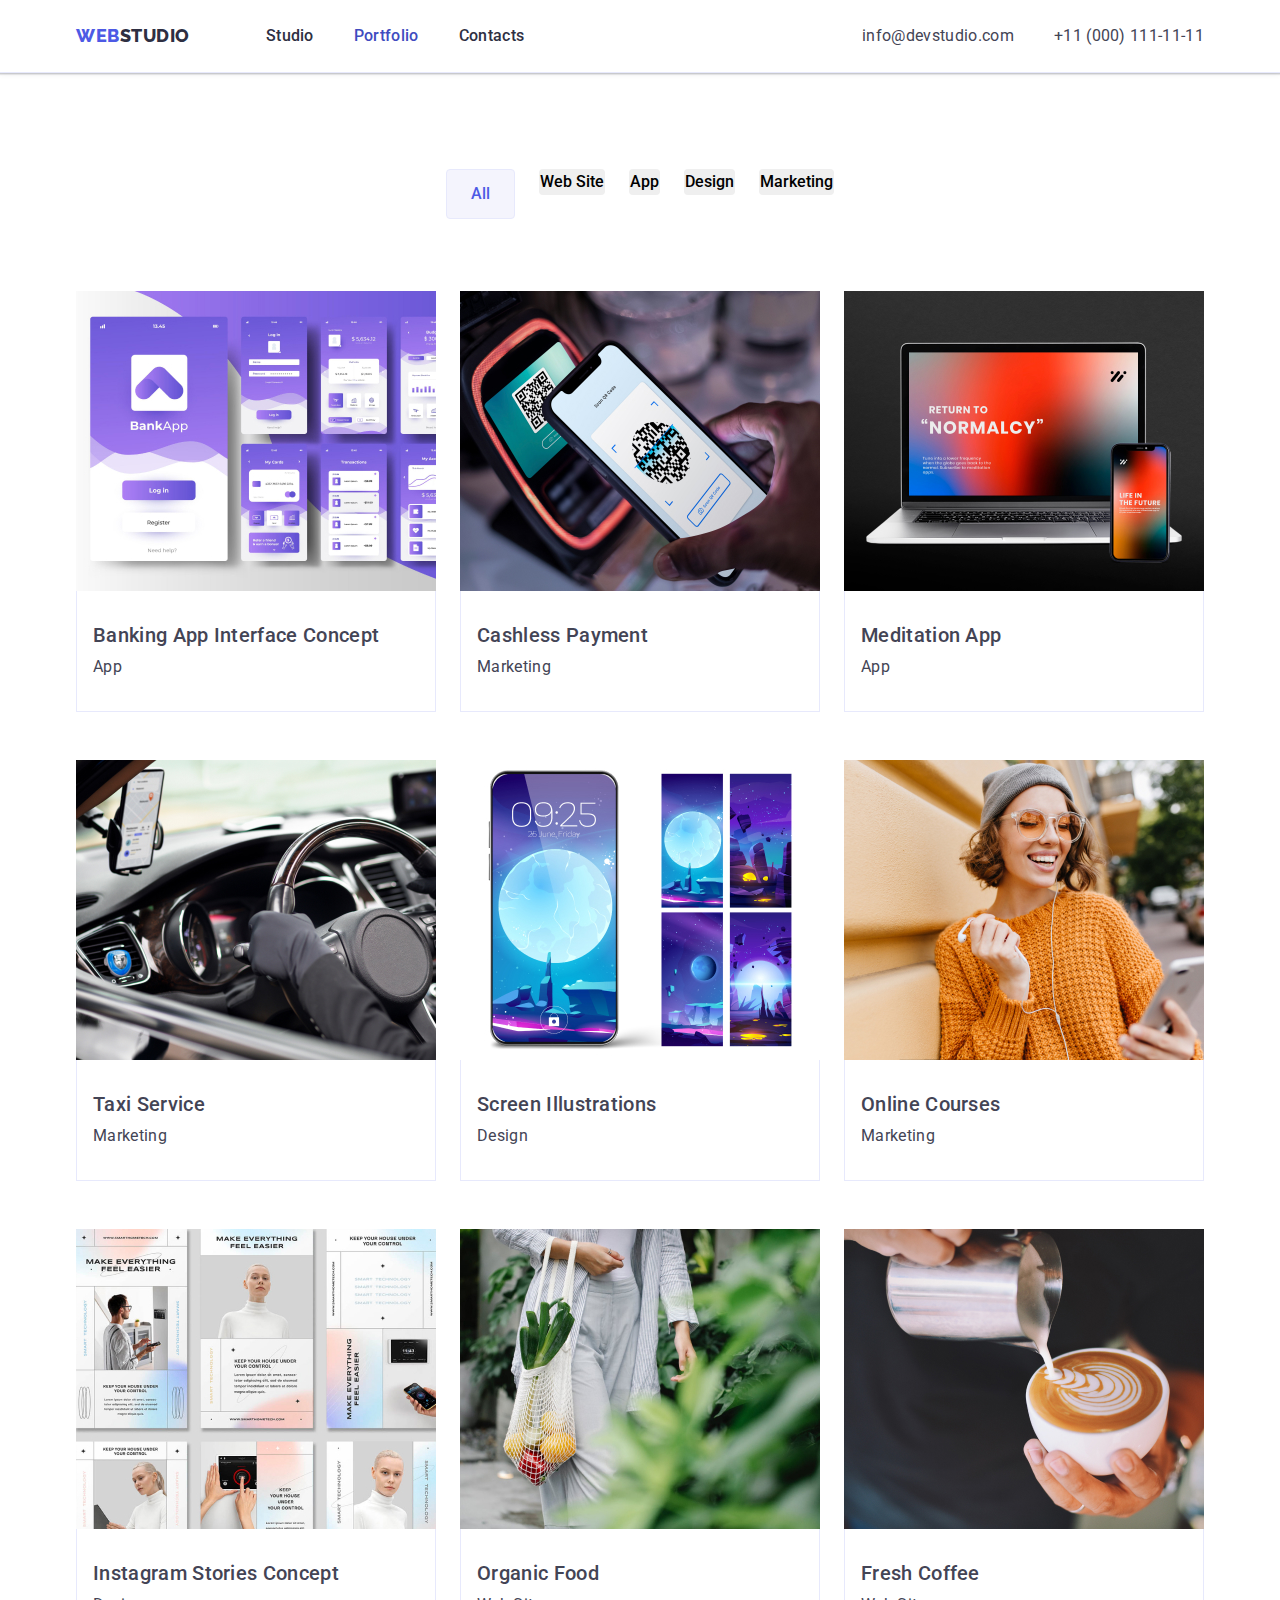
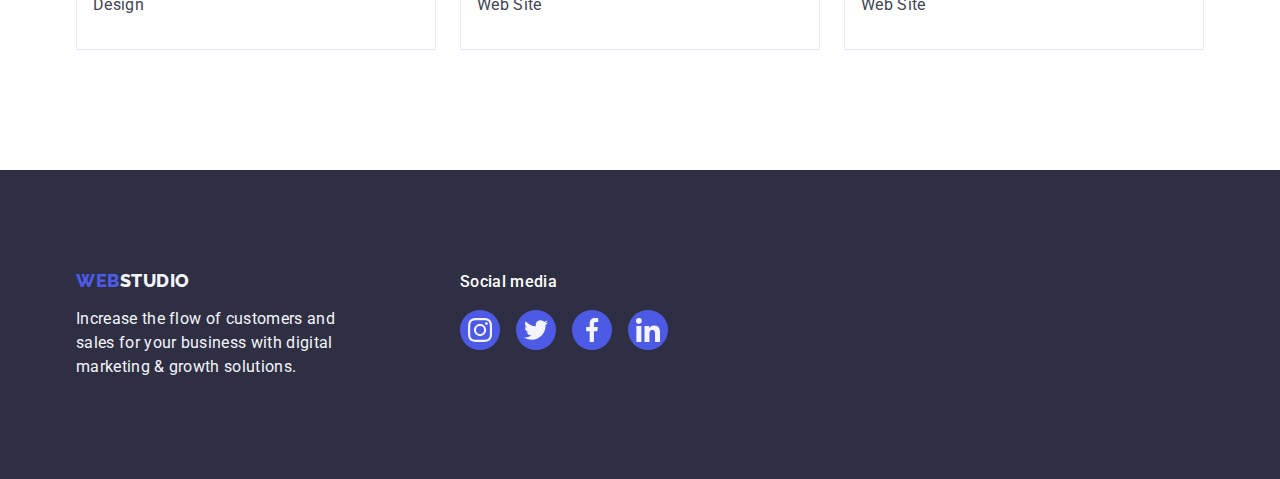
==== commit 3ad52c91: "Hometask #5" ====
--- a/portfolio.html
+++ b/portfolio.html
@@ -33,7 +33,7 @@
 			<div class="container">
 				<h1 class="portfolio-section__title">Portfolio</h1>
 				<ul class="portfolio-section__tabs">
-					<li class="portfolio-section__tabs-item"><button class="btn" type="button">All</button></li>
+					<li class="portfolio-section__tabs-item"><button class="portfolio-section__tabs-item-btn btn" type="button">All</button></li>
 					<li class="portfolio-section__tabs-item"><button class="btn" type="button">Web Site</button></li>
 					<li class="portfolio-section__tabs-item"><button class="btn" type="button">App</button></li>
 					<li class="portfolio-section__tabs-item"><button class="btn" type="button">Design</button></li>
--- a/css/styles.css
+++ b/css/styles.css
@@ -283,7 +283,19 @@
 .our-team-section__social-media-icon  {
     transition: background-color 250ms cubic-bezier(0.4, 0,0.2, 1);
 }
-.our-team-section__social-media-icon > .sm-icon:hover, .sm-icon:active, .sm-icon:focus, .sm-icon:focus-visible {
+.our-team-section__social-media-icon .sm-icon:hover {
+    background-color: var(--pressed-state); 
+    transition: background-color 250ms cubic-bezier(0.4, 0,0.2, 1);
+}
+.our-team-section__social-media-icon .sm-icon:active {
+    background-color: var(--pressed-state); 
+    transition: background-color 250ms cubic-bezier(0.4, 0,0.2, 1);
+}
+.our-team-section__social-media-icon .sm-icon:focus {
+    background-color: var(--pressed-state); 
+    transition: background-color 250ms cubic-bezier(0.4, 0,0.2, 1);
+}
+.our-team-section__social-media-icon .sm-icon:focus-visible {
     background-color: var(--pressed-state); 
     transition: background-color 250ms cubic-bezier(0.4, 0,0.2, 1);
 }
@@ -334,27 +346,45 @@
 }
 .portfolio-section__title {
     visibility: hidden;
+    height: 0;
 }
 .portfolio-section__tabs {
     display: flex;
     justify-content: center;
     gap: 24px;
 }
-.portfolio-section__tabs-item .btn {
+
+.portfolio-section__tabs-item-btn {
     border: 1px solid var(--accent);
     background: var(--light);
     color: var(--primary-brand);
     padding: 12px 24px;
     box-sizing: border-box;
-    transition: box-shadow 250ms cubic-bezier(0.4, 0, 0.2, 1), background-color 250ms cubic-bezier(0.4, 0, 0.2, 1), border 250ms cubic-bezier(0.4, 0, 0.2, 1), color 250ms cubic-bezier(0.4, 0, 0.2, 1);
-}
-.portfolio-section__tabs-item > .btn:active, .btn:hover, .btn:focus, .btn:focus-visible {
+    transition: color 250ms cubic-bezier(0.4, 0, 0.2, 1), background-color 250ms cubic-bezier(0.4, 0, 0.2, 1), border-color 250ms cubic-bezier(0.4, 0, 0.2, 1), box-shadow 250ms cubic-bezier(0.4, 0, 0.2, 1);
+}
+.portfolio-section__tabs-item-btn:active {
     background-color: var(--pressed-state);
     border: 1px solid transparent;
     color: var(--white);
-    box-shadow: 0px 3px 1px rgba(0, 0, 0, 0.1), 0px 2px 1px rgba(0, 0, 0, 0.08), 0px 2px 2px rgba(0, 0, 0, 0.12);
-    transition: box-shadow 250ms cubic-bezier(0.4, 0, 0.2, 1), background-color 250ms cubic-bezier(0.4, 0, 0.2, 1), border 250ms cubic-bezier(0.4, 0, 0.2, 1), color 250ms cubic-bezier(0.4, 0, 0.2, 1);
-    
+    box-shadow: 0px 3px 1px rgba(0, 0, 0, 0.1), 0px 2px 1px rgba(0, 0, 0, 0.08), 0px 2px 2px rgba(0, 0, 0, 0.12);  
+}
+.portfolio-section__tabs-item-btn:hover {
+    background-color: var(--pressed-state);
+    border: 1px solid transparent;
+    color: var(--white);
+    box-shadow: 0px 3px 1px rgba(0, 0, 0, 0.1), 0px 2px 1px rgba(0, 0, 0, 0.08), 0px 2px 2px rgba(0, 0, 0, 0.12); 
+}
+.portfolio-section__tabs-item-btn:focus {
+    background-color: var(--pressed-state);
+    border: 1px solid transparent;
+    color: var(--white);
+    box-shadow: 0px 3px 1px rgba(0, 0, 0, 0.1), 0px 2px 1px rgba(0, 0, 0, 0.08), 0px 2px 2px rgba(0, 0, 0, 0.12);  
+}
+.portfolio-section__tabs-item-btn:focus-visible {
+    background-color: var(--pressed-state);
+    border: 1px solid transparent;
+    color: var(--white);
+    box-shadow: 0px 3px 1px rgba(0, 0, 0, 0.1), 0px 2px 1px rgba(0, 0, 0, 0.08), 0px 2px 2px rgba(0, 0, 0, 0.12);  
 }
 .portfolio-section__cards {
     display: flex;
@@ -373,15 +403,21 @@
 }
 .portfolio-section__card-link:hover .portfolio-section__card-overlay {
     transform: translateY(0%);
-    transition: transform 250ms cubic-bezier(0.4, 0, 0.2, 1);
-}
-.portfolio-section__card-link:active, .portfolio-section__card-link:focus, .portfolio-section__card-link:focus-visible {
+}
+.portfolio-section__card-link:active {
     transform: translateY(0%);
-    transition: transform 250ms cubic-bezier(0.4, 0, 0.2, 1);
-}
-.portfolio-section__card-link:focus , .portfolio-section__card-link:focus-visible {
+}
+.portfolio-section__card-link:focus {
+    transform: translateY(0%);
+}
+.portfolio-section__card-link:focus-visible {
+    transform: translateY(0%);
+}
+.portfolio-section__card-link:focus {
     box-shadow: 0px 1px 6px rgba(46, 47, 66, 0.08), 0px 1px 1px rgba(46, 47, 66, 0.16), 0px 2px 1px rgba(46, 47, 66, 0.08);
-    transition: box-shadow 250ms cubic-bezier(0.4, 0, 0.2, 1), ;
+}
+.portfolio-section__card-link:focus-visible {
+    box-shadow: 0px 1px 6px rgba(46, 47, 66, 0.08), 0px 1px 1px rgba(46, 47, 66, 0.16), 0px 2px 1px rgba(46, 47, 66, 0.08);
 }
 .portfolio-section__card-info {
     border: 1px solid var(--accent);
@@ -416,6 +452,7 @@
     bottom: 0;
     overflow-y: auto;
     transform: translateY(100%);
+    transition: transform 250ms cubic-bezier(0.4, 0, 0.2, 1);
 }
 /* Footer */
 
@@ -481,11 +518,18 @@
     fill: var(--light);
 }
 
-.footer__social-media-icon > .sm-icon:hover, .sm-icon:active, .sm-icon:focus, .sm-icon:focus-visible {
+.footer__social-media-icon .sm-icon:hover, .sm-icon:active, .sm-icon:focus, .sm-icon:focus-visible {
     background-color: var(--succes);
-    transition: background-color 250ms cubic-bezier(0.4, 0, 0.2, 1);
-}
-
+}
+.footer__social-media-icon .sm-icon:active {
+    background-color: var(--succes);
+}
+.footer__social-media-icon .sm-icon:focus {
+    background-color: var(--succes);
+}
+.footer__social-media-icon .sm-icon:focus-visible {
+    background-color: var(--succes);
+}
 /* Modal window */
 
 .backdrop {
@@ -539,7 +583,6 @@
     background-color: var(--pressed-state);
     color: var(--white);
     border-color: transparent;
-    transition: background-color 250ms cubic-bezier(0.4, 0, 0.2, 1), border 250ms cubic-bezier(0.4, 0, 0.2, 1);
     border: none;
 }
 .modal-icon {
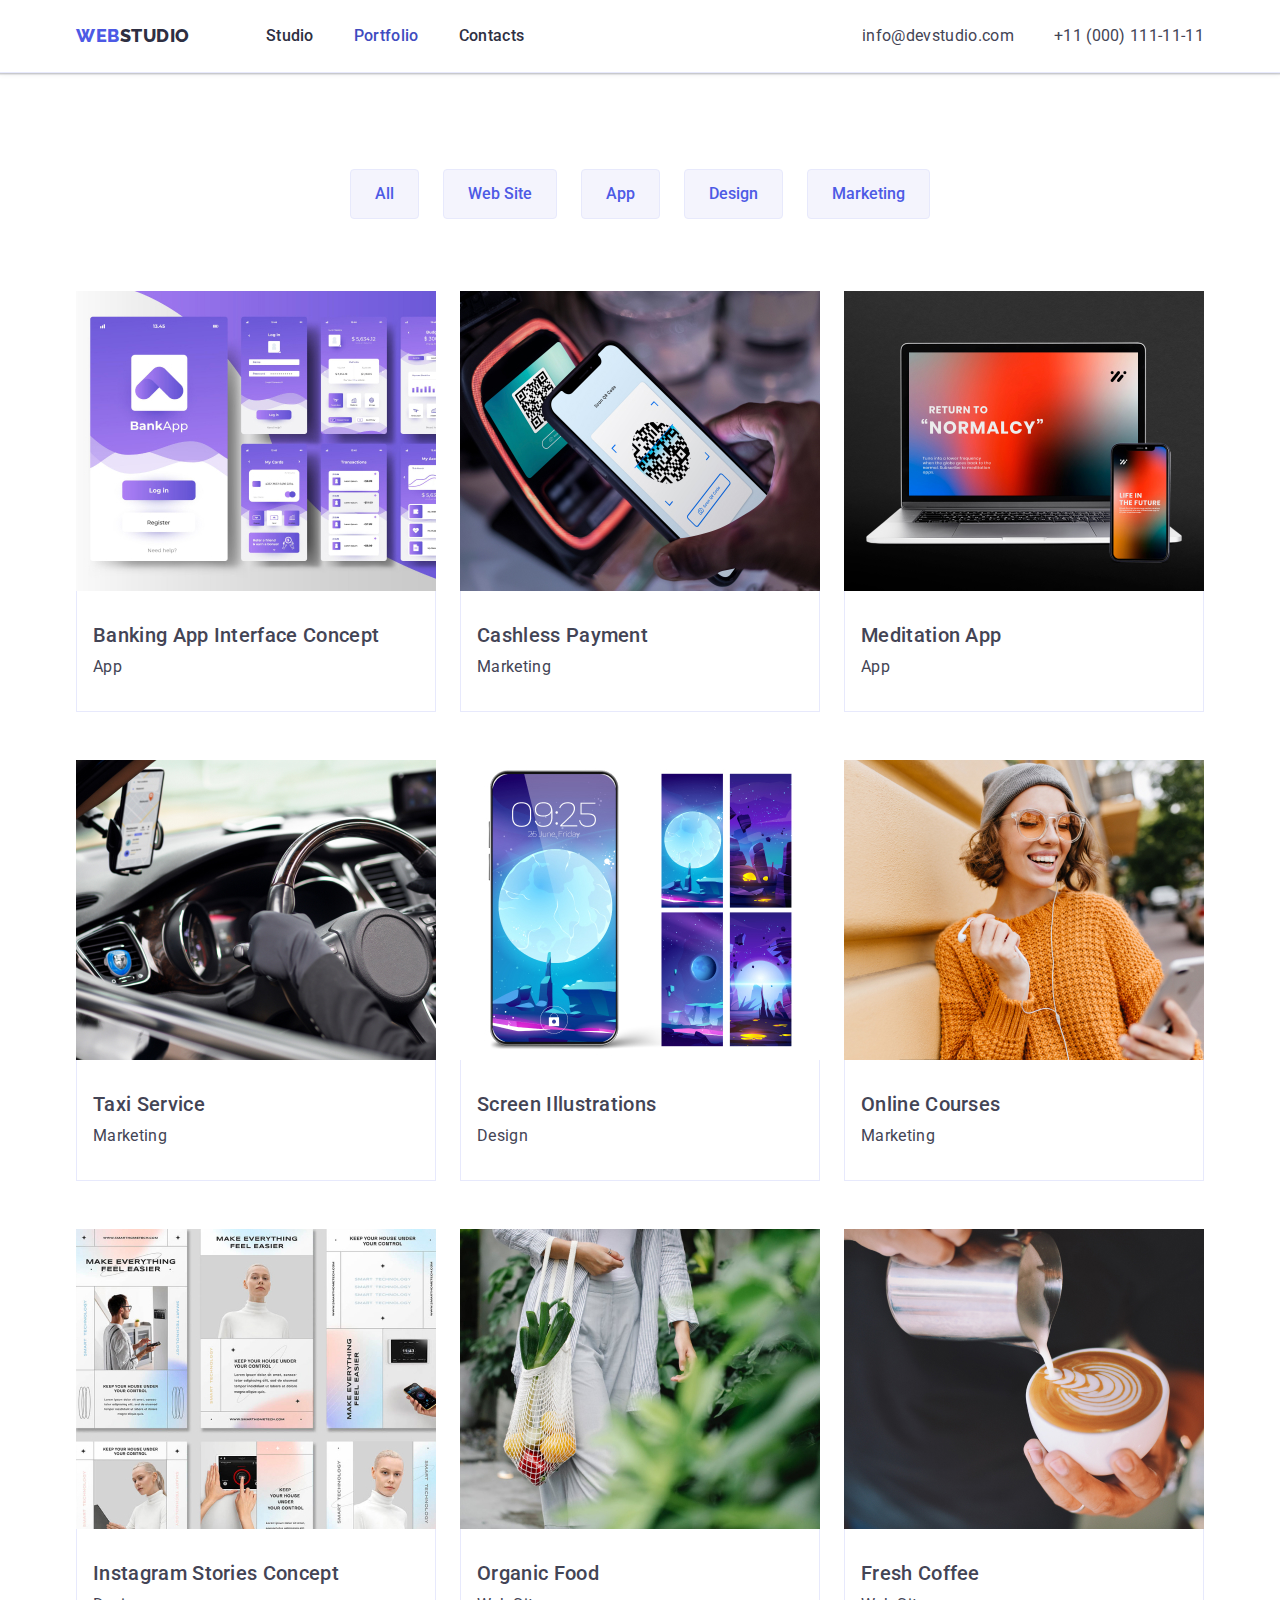
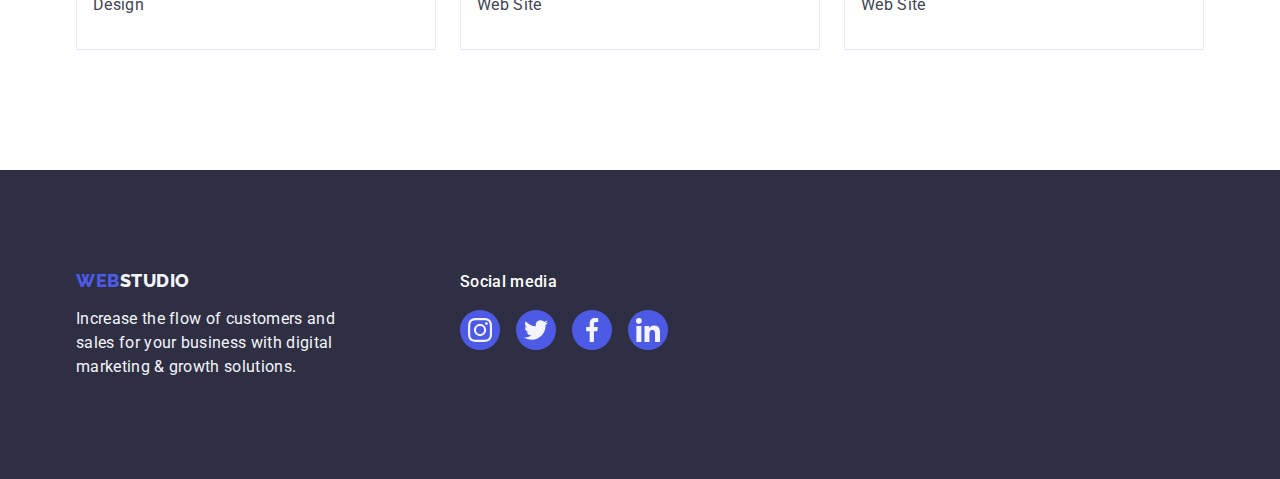
==== commit ac2c5f72: "Hometask #5" ====
--- a/portfolio.html
+++ b/portfolio.html
@@ -34,10 +34,10 @@
 				<h1 class="portfolio-section__title">Portfolio</h1>
 				<ul class="portfolio-section__tabs">
 					<li class="portfolio-section__tabs-item"><button class="portfolio-section__tabs-item-btn btn" type="button">All</button></li>
-					<li class="portfolio-section__tabs-item"><button class="btn" type="button">Web Site</button></li>
-					<li class="portfolio-section__tabs-item"><button class="btn" type="button">App</button></li>
-					<li class="portfolio-section__tabs-item"><button class="btn" type="button">Design</button></li>
-					<li class="portfolio-section__tabs-item"><button class="btn" type="button">Marketing</button></li>
+					<li class="portfolio-section__tabs-item"><button class="portfolio-section__tabs-item-btn btn" type="button">Web Site</button></li>
+					<li class="portfolio-section__tabs-item"><button class="portfolio-section__tabs-item-btn btn" type="button">App</button></li>
+					<li class="portfolio-section__tabs-item"><button class="portfolio-section__tabs-item-btn btn" type="button">Design</button></li>
+					<li class="portfolio-section__tabs-item"><button class="portfolio-section__tabs-item-btn btn" type="button">Marketing</button></li>
 				</ul>
 				<ul class="portfolio-section__cards">
 					<li class="portfolio-section__card">
--- a/css/styles.css
+++ b/css/styles.css
@@ -404,14 +404,20 @@
 .portfolio-section__card-link:hover .portfolio-section__card-overlay {
     transform: translateY(0%);
 }
+.portfolio-section__card-link:focus .portfolio-section__card-overlay {
+    transform: translateY(0%);
+}
+.portfolio-section__card-link:active .portfolio-section__card-overlay {
+    transform: translateY(0%);
+}
+.portfolio-section__card-link:focus-visible .portfolio-section__card-overlay {
+    transform: translateY(0%);
+}
+.portfolio-section__card-link:hover {
+    box-shadow: 0px 1px 6px rgba(46, 47, 66, 0.08), 0px 1px 1px rgba(46, 47, 66, 0.16), 0px 2px 1px rgba(46, 47, 66, 0.08);
+}
 .portfolio-section__card-link:active {
-    transform: translateY(0%);
-}
-.portfolio-section__card-link:focus {
-    transform: translateY(0%);
-}
-.portfolio-section__card-link:focus-visible {
-    transform: translateY(0%);
+    box-shadow: 0px 1px 6px rgba(46, 47, 66, 0.08), 0px 1px 1px rgba(46, 47, 66, 0.16), 0px 2px 1px rgba(46, 47, 66, 0.08);
 }
 .portfolio-section__card-link:focus {
     box-shadow: 0px 1px 6px rgba(46, 47, 66, 0.08), 0px 1px 1px rgba(46, 47, 66, 0.16), 0px 2px 1px rgba(46, 47, 66, 0.08);
